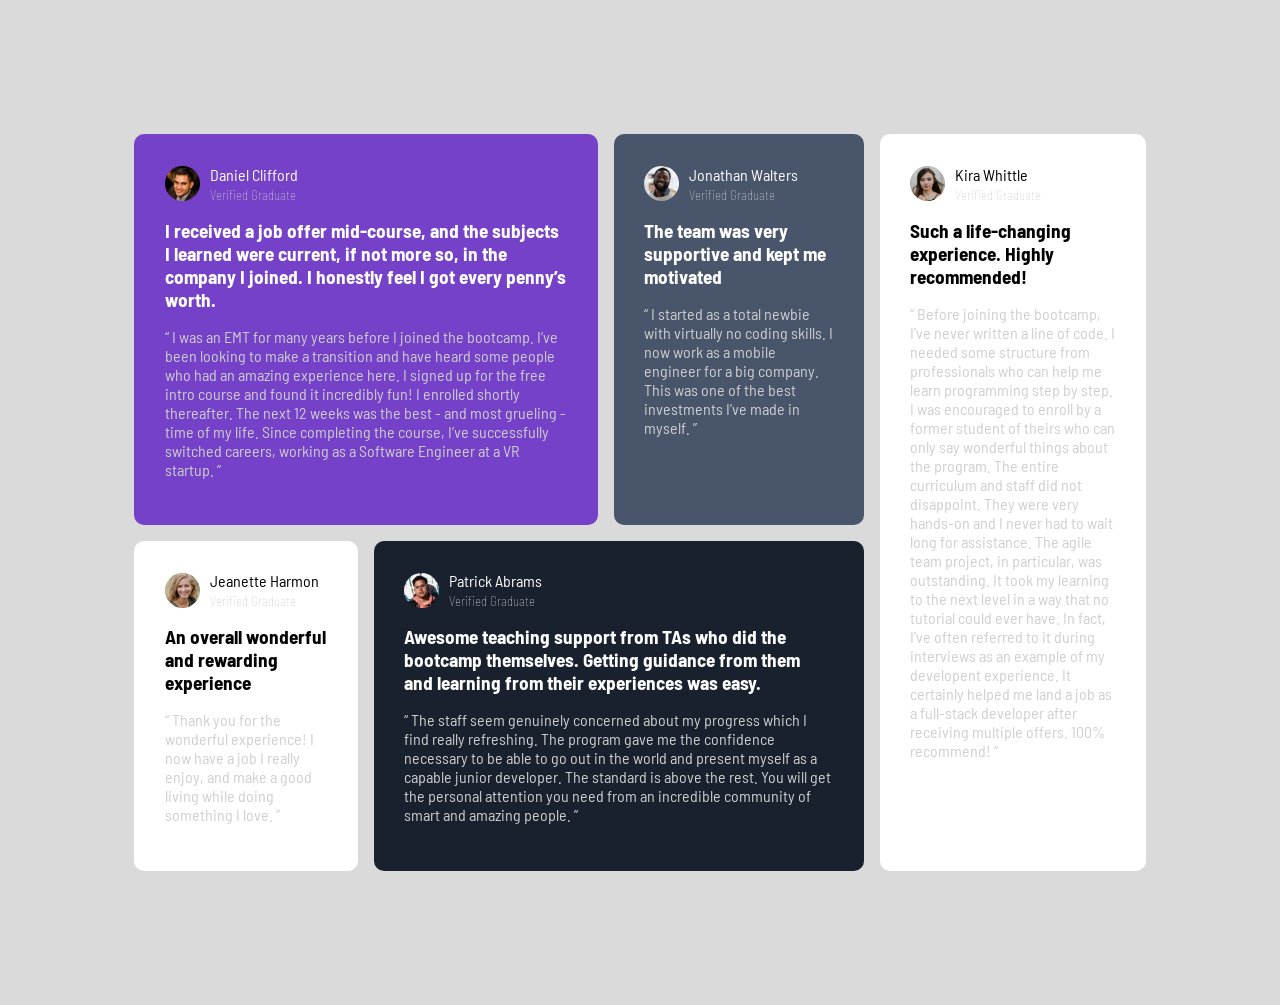
==== index.html @ 7bfe04c1 "first commit" ====
<!DOCTYPE html>
<html lang="en">

<head>
  <meta charset="UTF-8">
  <meta name="viewport" content="width=device-width, initial-scale=1.0">
  <!-- displays site properly based on user's device -->

  <link rel="preconnect" href="https://fonts.googleapis.com">
  <link rel="preconnect" href="https://fonts.gstatic.com" crossorigin>
  <link
    href="https://fonts.googleapis.com/css2?family=Barlow+Semi+Condensed:wght@500&family=Barlow:wght@600&family=Fraunces:opsz,wght@9..144,700;9..144,900&display=swap"
    rel="stylesheet">

  <link rel="preconnect" href="https://fonts.googleapis.com">
  <link rel="preconnect" href="https://fonts.gstatic.com" crossorigin>
  <link
    href="https://fonts.googleapis.com/css2?family=Barlow+Semi+Condensed:wght@500;600&family=Barlow:wght@600&family=Fraunces:opsz,wght@9..144,700;9..144,900&display=swap"
    rel="stylesheet">

  <link rel="icon" type="image/png" sizes="32x32" href="./images/favicon-32x32.png">
  <link rel="stylesheet" href="./style.css">
  <title>Frontend Mentor | [Challenge Name Here]</title>

  <!-- Feel free to remove these styles or customise in your own stylesheet 👍 -->
  <style>
    .attribution {
      font-size: 11px;
      text-align: center;
    }

    .attribution a {
      color: hsl(228, 45%, 44%);
    }
  </style>
</head>

<body>

  <section class="container">

    <div class="testimony-container one">
      <div class="testimony-userprofile">
        <img src="./images/image-daniel.jpg" alt="" srcset="">
        <div class="name-and-status">
          <span>Daniel Clifford <br> <span class="status">Verified Graduate</span></span>
        </div>
      </div>

      <h1 class="testimony-title">I received a job offer mid-course, and the subjects I learned were current, if not
        more so,
        in the company I joined. I honestly feel I got every penny’s worth.</h1>
      <p class="testimony-note">“ I was an EMT for many years before I joined the bootcamp. I’ve been looking to make a
        transition and have heard some people who had an amazing experience here. I signed up
        for the free intro course and found it incredibly fun! I enrolled shortly thereafter.
        The next 12 weeks was the best - and most grueling - time of my life. Since completing
        the course, I’ve successfully switched careers, working as a Software Engineer at a VR startup. ”</p>

    </div>
    <div class="testimony-container two">

      <div class="testimony-userprofile">
        <img src="./images/image-jonathan.jpg" alt="" srcset="">
        <div class="name-and-status">
          <span>Jonathan Walters <br> <span class="status">Verified Graduate</span></span>
        </div>
      </div>

      <h1 class="testimony-title"> The team was very supportive and kept me motivated</h1>
      <p class="testimony-note">“ I started as a total newbie with virtually no coding skills. I now work as a mobile
        engineer
        for a big company. This was one of the best investments I’ve made in myself. ”</p>

    </div>
    <div class="testimony-container three">

      <div class="testimony-userprofile">
        <img src="./images/image-jeanette.jpg" alt="" srcset="">
        <div class="name-and-status">
          <span>Jeanette Harmon<br> <span class="status">Verified Graduate</span></span>
        </div>
      </div>

      <h1 class="testimony-title">An overall wonderful and rewarding experience</h1>
      <p class="testimony-note">“ Thank you for the wonderful experience! I now have a job I really enjoy, and make a
        good living
        while doing something I love. ”</p>


    </div>
    <div class="testimony-container four">

      <div class="testimony-userprofile">
        <img src="./images/image-patrick.jpg" alt="" srcset="">
        <div class="name-and-status">
          <span>Patrick Abrams<br> <span class="status">Verified Graduate</span></span>
        </div>
      </div>

      <h1 class="testimony-title">Awesome teaching support from TAs who did the bootcamp themselves. Getting guidance
        from them and
        learning from their experiences was easy.</h1>
      <p class="testimony-note">“ The staff seem genuinely concerned about my progress which I find really refreshing.
        The program
        gave me the confidence necessary to be able to go out in the world and present myself as a capable
        junior developer. The standard is above the rest. You will get the personal attention you need from
        an incredible community of smart and amazing people. ”</p>

    </div>
    <div class="testimony-container five">

      <div class="testimony-userprofile">
        <img src="./images/image-kira.jpg" alt="" srcset="">
        <div class="name-and-status">
          <span>Kira Whittle<br> <span class="status">Verified Graduate</span></span>
        </div>
      </div>

      <h1 class="testimony-title">Such a life-changing experience. Highly recommended!</h1>
      <p class="testimony-note">“ Before joining the bootcamp, I’ve never written a line of code. I needed some
        structure from
        professionals who can help me learn programming step by step. I was encouraged to enroll by a former
        student of theirs who can only say wonderful things about the program. The entire curriculum and staff
        did not disappoint. They were very hands-on and I never had to wait long for assistance. The agile team
        project, in particular, was outstanding. It took my learning to the next level in a way that no tutorial
        could ever have. In fact, I’ve often referred to it during interviews as an example of my developent
        experience. It certainly helped me land a job as a full-stack developer after receiving multiple offers.
        100% recommend! ”</p>

    </div>
  </section>


  <!-- Daniel Clifford
  Verified Graduate

  I received a job offer mid-course, and the subjects I learned were current, if not more so, 
  in the company I joined. I honestly feel I got every penny’s worth.

  “ I was an EMT for many years before I joined the bootcamp. I’ve been looking to make a 
  transition and have heard some people who had an amazing experience here. I signed up 
  for the free intro course and found it incredibly fun! I enrolled shortly thereafter. 
  The next 12 weeks was the best - and most grueling - time of my life. Since completing 
  the course, I’ve successfully switched careers, working as a Software Engineer at a VR startup. ”

  Jonathan Walters
  Verified Graduate

  The team was very supportive and kept me motivated

  “ I started as a total newbie with virtually no coding skills. I now work as a mobile engineer 
  for a big company. This was one of the best investments I’ve made in myself. ”

  Jeanette Harmon
  Verified Graduate

  An overall wonderful and rewarding experience

  “ Thank you for the wonderful experience! I now have a job I really enjoy, and make a good living 
  while doing something I love. ”

  Patrick Abrams
  Verified Graduate

  Awesome teaching support from TAs who did the bootcamp themselves. Getting guidance from them and 
  learning from their experiences was easy.

  “ The staff seem genuinely concerned about my progress which I find really refreshing. The program 
  gave me the confidence necessary to be able to go out in the world and present myself as a capable 
  junior developer. The standard is above the rest. You will get the personal attention you need from 
  an incredible community of smart and amazing people. ”

  Kira Whittle
  Verified Graduate

  Such a life-changing experience. Highly recommended!

  “ Before joining the bootcamp, I’ve never written a line of code. I needed some structure from 
  professionals who can help me learn programming step by step. I was encouraged to enroll by a former 
  student of theirs who can only say wonderful things about the program. The entire curriculum and staff 
  did not disappoint. They were very hands-on and I never had to wait long for assistance. The agile team 
  project, in particular, was outstanding. It took my learning to the next level in a way that no tutorial 
  could ever have. In fact, I’ve often referred to it during interviews as an example of my developent 
  experience. It certainly helped me land a job as a full-stack developer after receiving multiple offers. 
  100% recommend! ”
  
  <div class="attribution">
    Challenge by <a href="https://www.frontendmentor.io?ref=challenge" target="_blank">Frontend Mentor</a>. 
    Coded by <a href="#">Your Name Here</a>.
  </div> -->
</body>

</html>
---- style.css ----
* {
    font-family: 'Barlow Semi Condensed', sans-serif;
}

p {
    color:  hsl(0, 0%, 81%);
}

body {
    background-color: rgba(0, 0, 0, 0.147);
    display: flex;
    justify-content: center;
    align-items: center;
}

.container {
    display: grid;
    gap: 1rem;
    /* grid-template-columns: 1fr 1fr 1fr;
    grid-template-rows: 1fr 1fr 1fr; */
    margin: 10%;
}

.testimony-container {
    padding: 1.9rem;
    border-radius: 10px;
}

.testimony-container img {
    border-radius: 100%;
    width: 35px;
}

.testimony-userprofile {
    display: flex;
    align-items: center;
}

.testimony-title {
    font-size: 1.2rem;
}

.name-and-status {
    margin-left: 10px;
}

.status {
    color: hsl(0, 0%, 81%);
    font-size: 13px;   
    font-weight: lighter;     
}

.one {
    background-color: hsl(263, 55%, 52%);
    color: white;
}

.two {
    background-color: hsl(217, 19%, 35%);
    color: white;
}

.three {
    background-color: white;
}

.four {
    background-color: hsl(219, 29%, 14%);
    color: white;
}

.five {
    background-color: white;
}


/* Extra small devices with 600px and below.  */
@media only screen and (max-width: 375px) {
    
    .container {
        grid-template-columns: 1fr;
        grid-template-rows: 1fr;
        margin: 0%;
    }

}


/* Small devices like portrait tablets and large phones with 600px and above. */
@media only screen and (min-width: 600px) {

    .container {
        grid-template-columns: 1fr 1fr;
    }

    .one {
        grid-row: 1/1;
        grid-column: 1/3;
    }

    .four {
        grid-column: 3/1;
    }

    .five {
        grid-column: 3/1;
    }
}


/* Medium devices like landscape tablets, 768px and above. */
@media only screen and (min-width: 768px) {

    .one {
        grid-row: 1/3;
        grid-column: 1/1;
    }

    .four {
        grid-row: 3/3;
        grid-column: 1/1;
    }

    .five {
        grid-column: 2/3;
    }
}


/* Large devices like laptops/desktops, 992px and above.  */
@media only screen and (min-width: 992px) {

    .container {
        grid-template-columns: 1fr 1fr 1fr 1fr;
    }

    .one {
        grid-column: 1/3;
        grid-row: 1/1;
    }

    .four {
        grid-column: 3/5;
        grid-row: 1/2;
    }

    .five {
        grid-column: 1/4;
        grid-row: 2/3;
    }

    .three {
        grid-column: 2/5;
    }
}


/* Extra large devices like large laptops and desktops, 1200px and above. */
@media only screen and (min-width: 1200px) {

    .container {
        grid-template-columns: 1fr 1fr 1fr 1fr 1fr 1fr 250px 50px 200px;
        grid-template-rows: auto auto;
    }

    .one {
        grid-column: 1/7;
    }

    .four {
        grid-row: 2;
        grid-column: 4/8;
    }

    .five {
        grid-row: 1/3;
        grid-column: 8/10;
    }

    .three {
        grid-row: 2/3;
        grid-column: 1/4;
    }

}
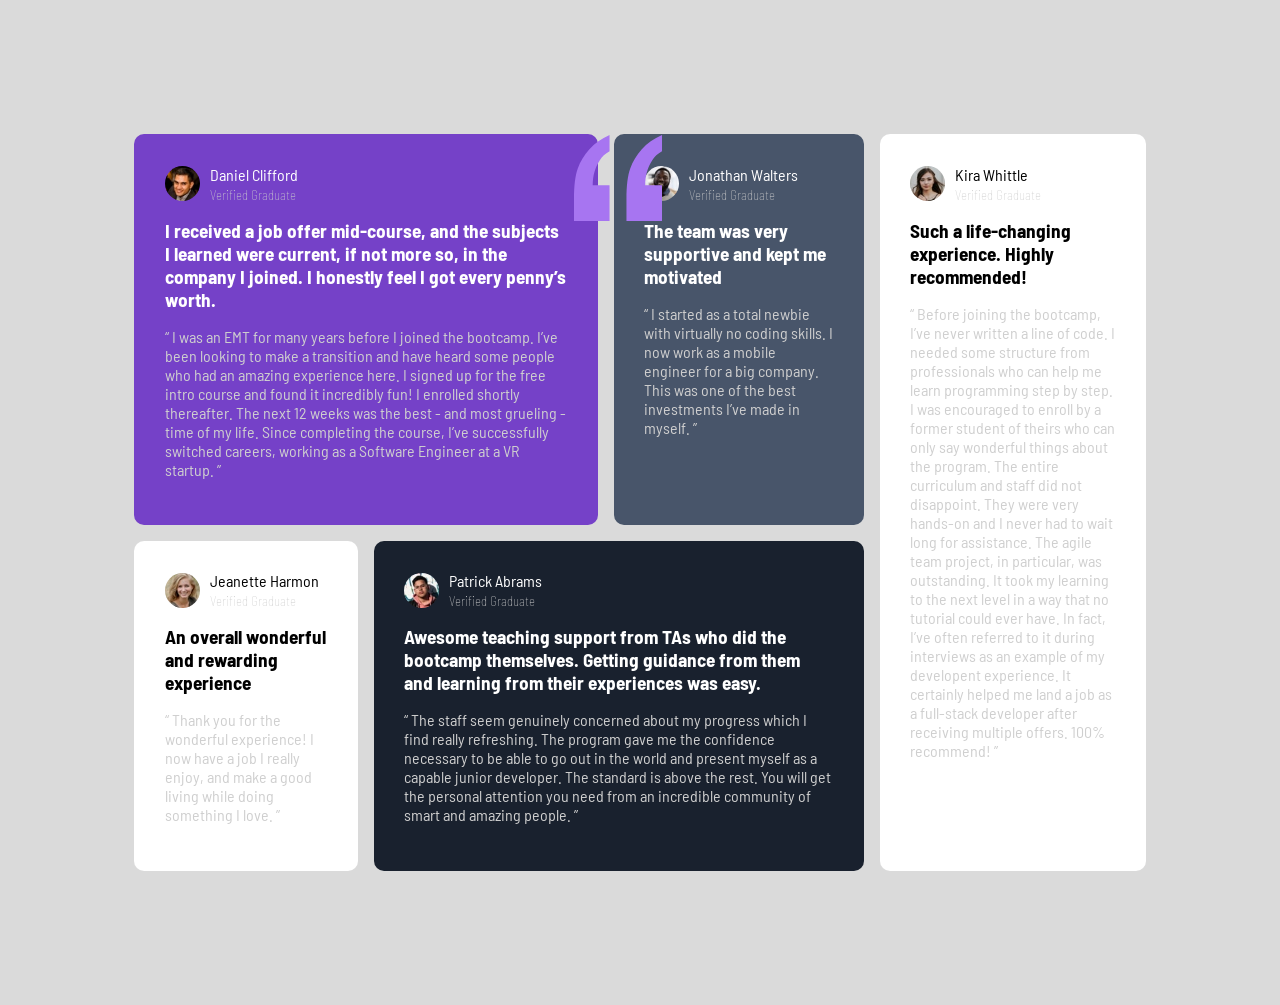
==== commit 50fd4cbc: "12th Frontend Challenge is completed" ====
--- a/index.html
+++ b/index.html
@@ -40,8 +40,10 @@
   <section class="container">
 
     <div class="testimony-container one">
+
+      <img class="bg-pattern-quotation" src="./images/bg-pattern-quotation.svg" alt="">
       <div class="testimony-userprofile">
-        <img src="./images/image-daniel.jpg" alt="" srcset="">
+        <img class="profilepic" src="./images/image-daniel.jpg" alt="" srcset="">
         <div class="name-and-status">
           <span>Daniel Clifford <br> <span class="status">Verified Graduate</span></span>
         </div>
@@ -60,7 +62,7 @@
     <div class="testimony-container two">
 
       <div class="testimony-userprofile">
-        <img src="./images/image-jonathan.jpg" alt="" srcset="">
+        <img class="profilepic" src="./images/image-jonathan.jpg" alt="" srcset="">
         <div class="name-and-status">
           <span>Jonathan Walters <br> <span class="status">Verified Graduate</span></span>
         </div>
@@ -75,7 +77,7 @@
     <div class="testimony-container three">
 
       <div class="testimony-userprofile">
-        <img src="./images/image-jeanette.jpg" alt="" srcset="">
+        <img class="profilepic" src="./images/image-jeanette.jpg" alt="" srcset="">
         <div class="name-and-status">
           <span>Jeanette Harmon<br> <span class="status">Verified Graduate</span></span>
         </div>
@@ -91,7 +93,7 @@
     <div class="testimony-container four">
 
       <div class="testimony-userprofile">
-        <img src="./images/image-patrick.jpg" alt="" srcset="">
+        <img class="profilepic" src="./images/image-patrick.jpg" alt="" srcset="">
         <div class="name-and-status">
           <span>Patrick Abrams<br> <span class="status">Verified Graduate</span></span>
         </div>
@@ -110,7 +112,7 @@
     <div class="testimony-container five">
 
       <div class="testimony-userprofile">
-        <img src="./images/image-kira.jpg" alt="" srcset="">
+        <img class="profilepic" src="./images/image-kira.jpg" alt="" srcset="">
         <div class="name-and-status">
           <span>Kira Whittle<br> <span class="status">Verified Graduate</span></span>
         </div>
--- a/style.css
+++ b/style.css
@@ -16,9 +16,8 @@
 .container {
     display: grid;
     gap: 1rem;
-    /* grid-template-columns: 1fr 1fr 1fr;
-    grid-template-rows: 1fr 1fr 1fr; */
     margin: 10%;
+    transition: 500ms;
 }
 
 .testimony-container {
@@ -26,9 +25,16 @@
     border-radius: 10px;
 }
 
-.testimony-container img {
+.profilepic {
     border-radius: 100%;
     width: 35px;
+}
+
+.bg-pattern-quotation {
+    position: absolute;
+    margin-top: -30px;
+    margin-left: 32%;
+    width: 5.5rem;
 }
 
 .testimony-userprofile {
@@ -88,6 +94,10 @@
 
 /* Small devices like portrait tablets and large phones with 600px and above. */
 @media only screen and (min-width: 600px) {
+
+    .bg-pattern-quotation {
+        display: none;
+    }
 
     .container {
         grid-template-columns: 1fr 1fr;
@@ -158,6 +168,10 @@
 /* Extra large devices like large laptops and desktops, 1200px and above. */
 @media only screen and (min-width: 1200px) {
 
+    .bg-pattern-quotation {
+        display: block;
+    }
+
     .container {
         grid-template-columns: 1fr 1fr 1fr 1fr 1fr 1fr 250px 50px 200px;
         grid-template-rows: auto auto;
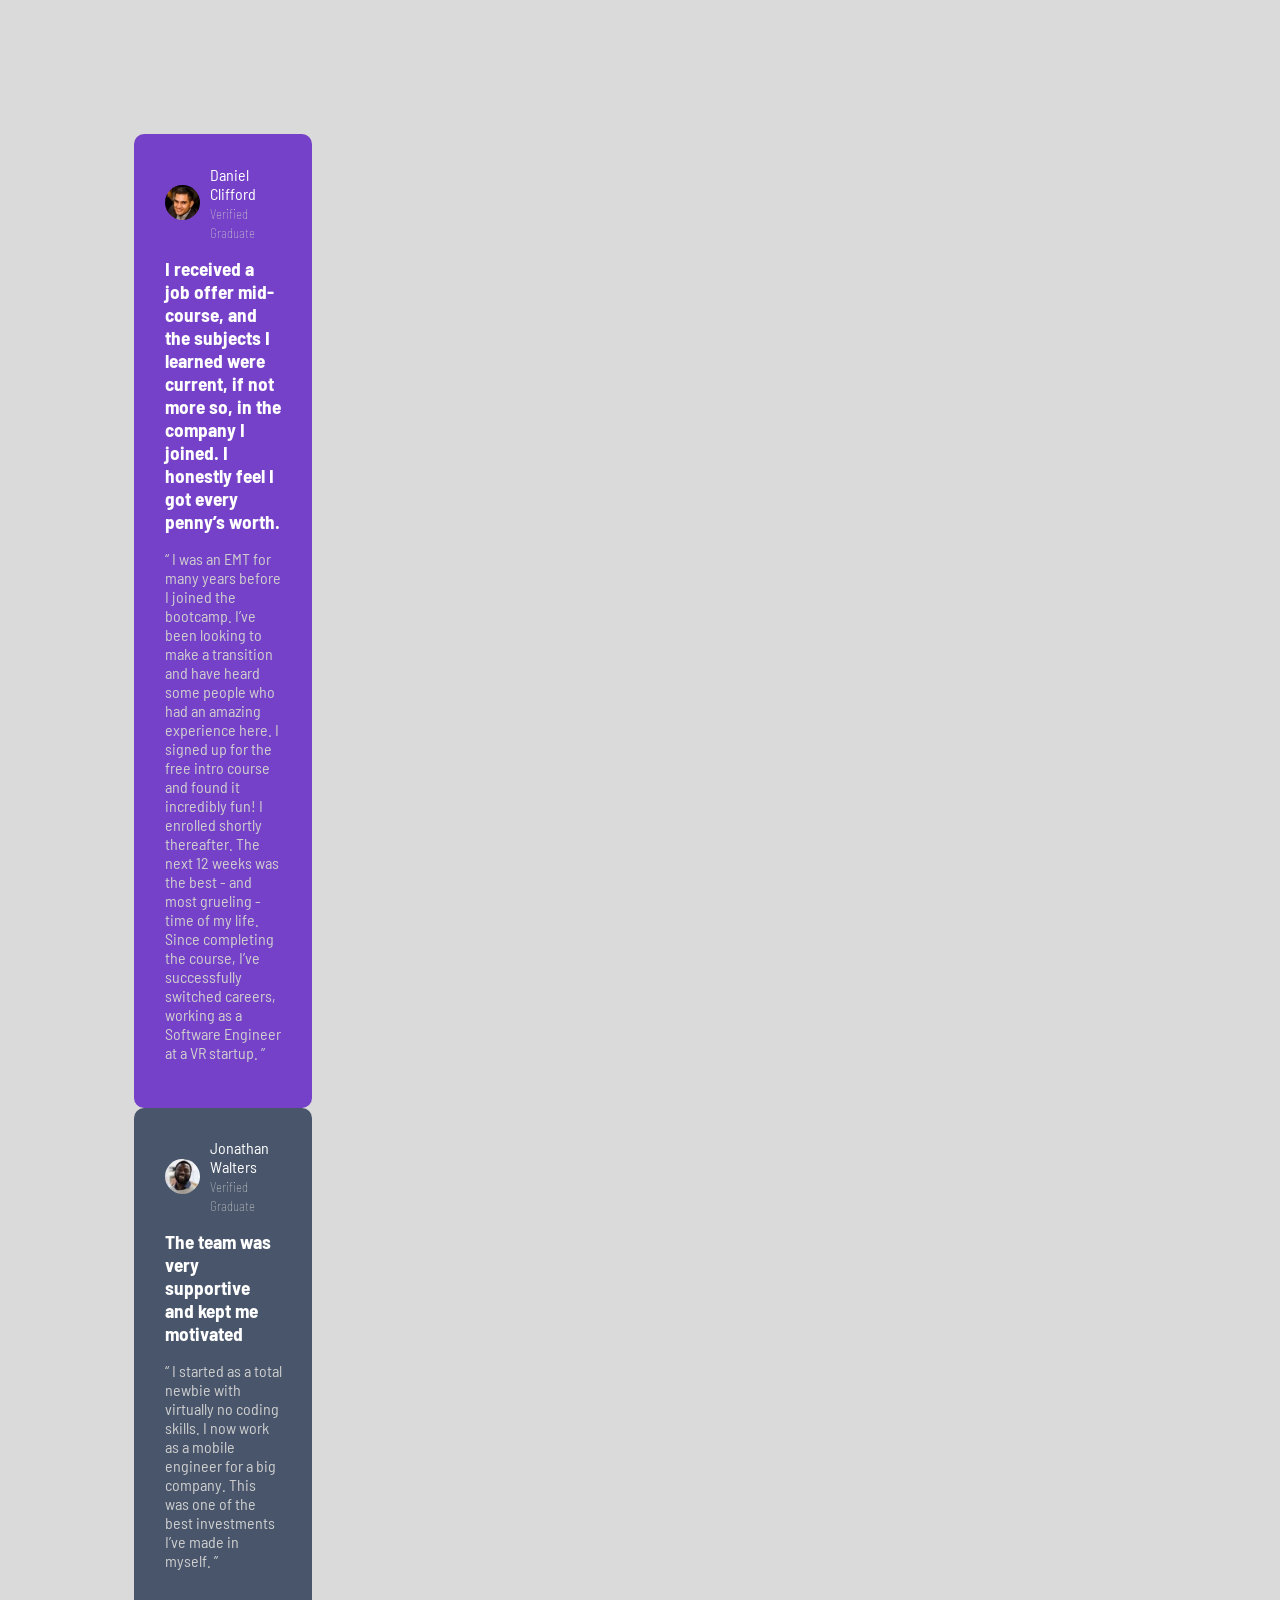
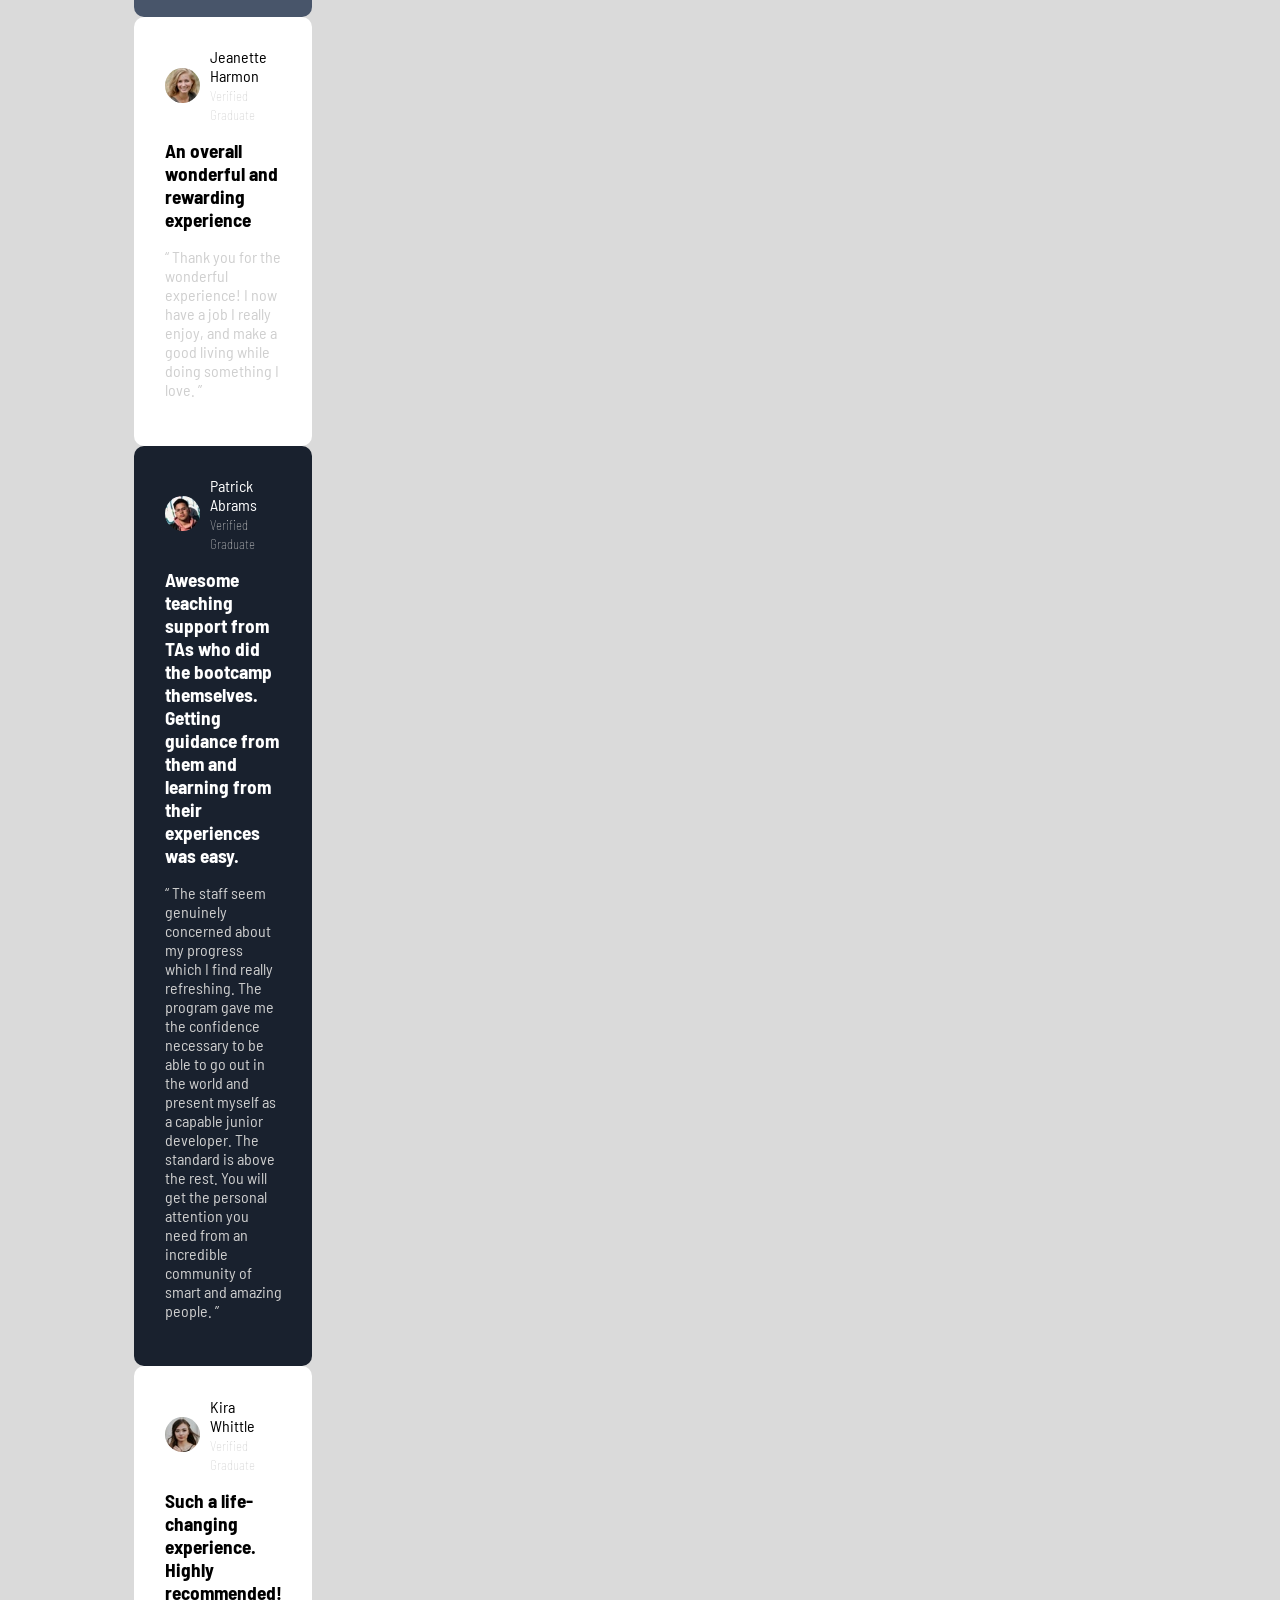
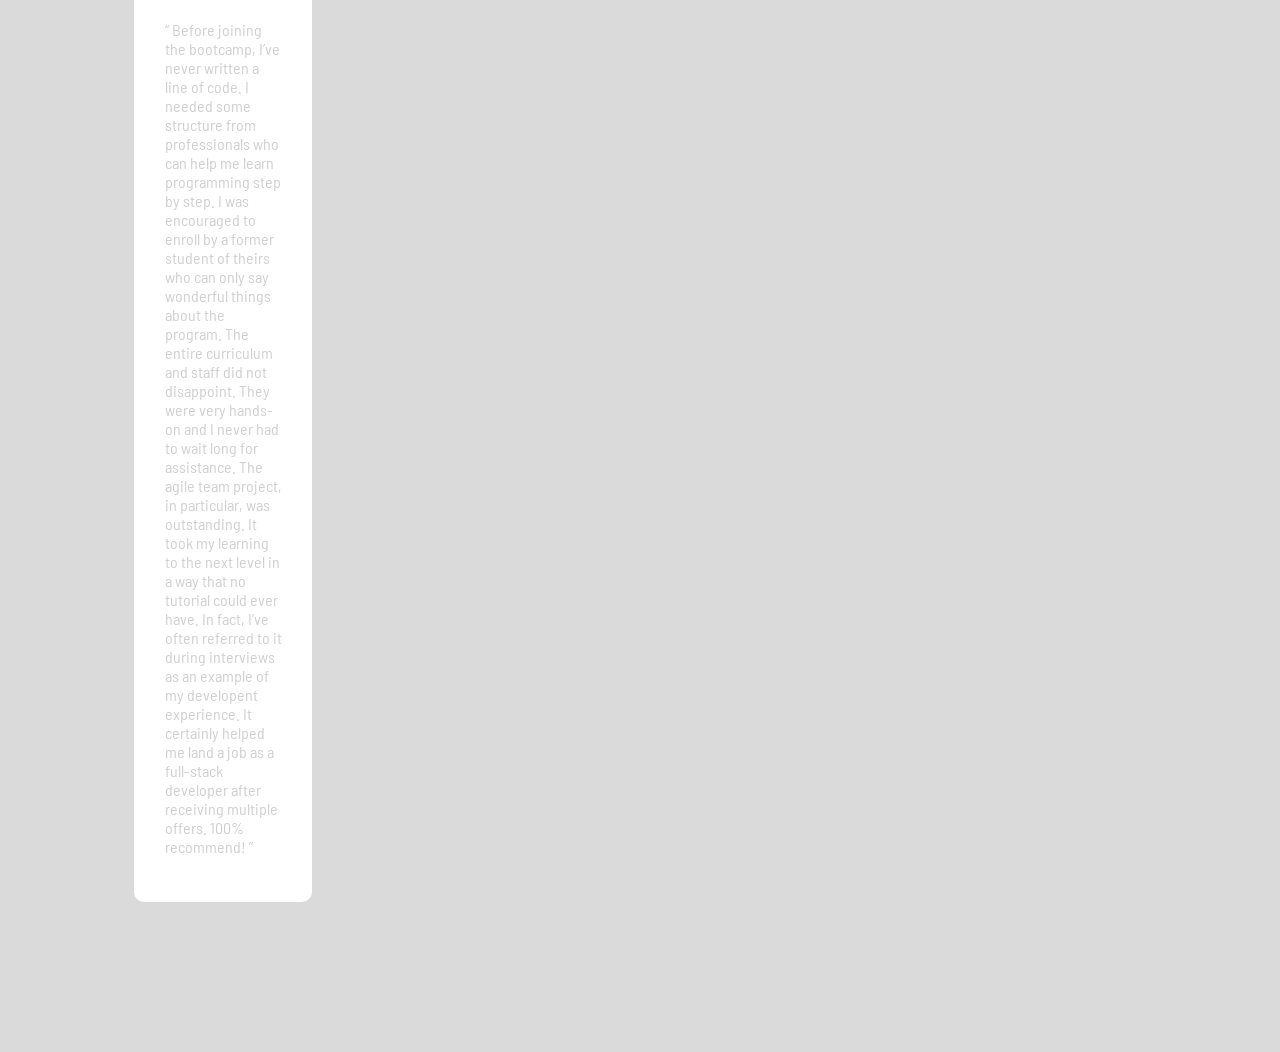
==== commit 7494b472: "12th Frontend Challenge is completed" ====
--- a/index.html
+++ b/index.html
@@ -39,157 +39,112 @@
 
   <section class="container">
 
-    <div class="testimony-container one">
+    <div class="grid-container">
 
-      <img class="bg-pattern-quotation" src="./images/bg-pattern-quotation.svg" alt="">
-      <div class="testimony-userprofile">
-        <img class="profilepic" src="./images/image-daniel.jpg" alt="" srcset="">
-        <div class="name-and-status">
-          <span>Daniel Clifford <br> <span class="status">Verified Graduate</span></span>
+      <div class="testimony-container one">
+
+        <div class="testimony-userprofile">
+          <img class="profilepic" src="./images/image-daniel.jpg" alt="" srcset="">
+          <div class="name-and-status">
+            <span>Daniel Clifford <br> <span class="status">Verified Graduate</span></span>
+          </div>
         </div>
+
+        <h1 class="testimony-title">I received a job offer mid-course, and the subjects I learned were current, if not
+          more so,
+          in the company I joined. I honestly feel I got every penny’s worth.</h1>
+        <p class="testimony-note">“ I was an EMT for many years before I joined the bootcamp. I’ve been looking to make
+          a
+          transition and have heard some people who had an amazing experience here. I signed up
+          for the free intro course and found it incredibly fun! I enrolled shortly thereafter.
+          The next 12 weeks was the best - and most grueling - time of my life. Since completing
+          the course, I’ve successfully switched careers, working as a Software Engineer at a VR startup. ”</p>
+
       </div>
 
-      <h1 class="testimony-title">I received a job offer mid-course, and the subjects I learned were current, if not
-        more so,
-        in the company I joined. I honestly feel I got every penny’s worth.</h1>
-      <p class="testimony-note">“ I was an EMT for many years before I joined the bootcamp. I’ve been looking to make a
-        transition and have heard some people who had an amazing experience here. I signed up
-        for the free intro course and found it incredibly fun! I enrolled shortly thereafter.
-        The next 12 weeks was the best - and most grueling - time of my life. Since completing
-        the course, I’ve successfully switched careers, working as a Software Engineer at a VR startup. ”</p>
+      <div class="testimony-container two">
 
-    </div>
-    <div class="testimony-container two">
+        <div class="testimony-userprofile">
+          <img class="profilepic" src="./images/image-jonathan.jpg" alt="" srcset="">
+          <div class="name-and-status">
+            <span>Jonathan Walters <br> <span class="status">Verified Graduate</span></span>
+          </div>
+        </div>
 
-      <div class="testimony-userprofile">
-        <img class="profilepic" src="./images/image-jonathan.jpg" alt="" srcset="">
-        <div class="name-and-status">
-          <span>Jonathan Walters <br> <span class="status">Verified Graduate</span></span>
-        </div>
+        <h1 class="testimony-title"> The team was very supportive and kept me motivated</h1>
+        <p class="testimony-note">“ I started as a total newbie with virtually no coding skills. I now work as a mobile
+          engineer
+          for a big company. This was one of the best investments I’ve made in myself. ”</p>
+
       </div>
 
-      <h1 class="testimony-title"> The team was very supportive and kept me motivated</h1>
-      <p class="testimony-note">“ I started as a total newbie with virtually no coding skills. I now work as a mobile
-        engineer
-        for a big company. This was one of the best investments I’ve made in myself. ”</p>
 
-    </div>
-    <div class="testimony-container three">
 
-      <div class="testimony-userprofile">
-        <img class="profilepic" src="./images/image-jeanette.jpg" alt="" srcset="">
-        <div class="name-and-status">
-          <span>Jeanette Harmon<br> <span class="status">Verified Graduate</span></span>
+      <div class="testimony-container three">
+
+        <div class="testimony-userprofile">
+          <img class="profilepic" src="./images/image-jeanette.jpg" alt="" srcset="">
+          <div class="name-and-status">
+            <span>Jeanette Harmon<br> <span class="status">Verified Graduate</span></span>
+          </div>
         </div>
+  
+        <h1 class="testimony-title">An overall wonderful and rewarding experience</h1>
+        <p class="testimony-note">“ Thank you for the wonderful experience! I now have a job I really enjoy, and make a
+          good living
+          while doing something I love. ”</p>
+  
+  
       </div>
-
-      <h1 class="testimony-title">An overall wonderful and rewarding experience</h1>
-      <p class="testimony-note">“ Thank you for the wonderful experience! I now have a job I really enjoy, and make a
-        good living
-        while doing something I love. ”</p>
+      <div class="testimony-container four">
+  
+        <div class="testimony-userprofile">
+          <img class="profilepic" src="./images/image-patrick.jpg" alt="" srcset="">
+          <div class="name-and-status">
+            <span>Patrick Abrams<br> <span class="status">Verified Graduate</span></span>
+          </div>
+        </div>
+  
+        <h1 class="testimony-title">Awesome teaching support from TAs who did the bootcamp themselves. Getting guidance
+          from them and
+          learning from their experiences was easy.</h1>
+        <p class="testimony-note">“ The staff seem genuinely concerned about my progress which I find really refreshing.
+          The program
+          gave me the confidence necessary to be able to go out in the world and present myself as a capable
+          junior developer. The standard is above the rest. You will get the personal attention you need from
+          an incredible community of smart and amazing people. ”</p>
+  
+      </div>
+      <div class="testimony-container five">
+  
+        <div class="testimony-userprofile">
+          <img class="profilepic" src="./images/image-kira.jpg" alt="" srcset="">
+          <div class="name-and-status">
+            <span>Kira Whittle<br> <span class="status">Verified Graduate</span></span>
+          </div>
+        </div>
+  
+        <h1 class="testimony-title">Such a life-changing experience. Highly recommended!</h1>
+        <p class="testimony-note">“ Before joining the bootcamp, I’ve never written a line of code. I needed some
+          structure from
+          professionals who can help me learn programming step by step. I was encouraged to enroll by a former
+          student of theirs who can only say wonderful things about the program. The entire curriculum and staff
+          did not disappoint. They were very hands-on and I never had to wait long for assistance. The agile team
+          project, in particular, was outstanding. It took my learning to the next level in a way that no tutorial
+          could ever have. In fact, I’ve often referred to it during interviews as an example of my developent
+          experience. It certainly helped me land a job as a full-stack developer after receiving multiple offers.
+          100% recommend! ”</p>
+  
+      </div>
+  
 
 
     </div>
-    <div class="testimony-container four">
 
-      <div class="testimony-userprofile">
-        <img class="profilepic" src="./images/image-patrick.jpg" alt="" srcset="">
-        <div class="name-and-status">
-          <span>Patrick Abrams<br> <span class="status">Verified Graduate</span></span>
-        </div>
-      </div>
 
-      <h1 class="testimony-title">Awesome teaching support from TAs who did the bootcamp themselves. Getting guidance
-        from them and
-        learning from their experiences was easy.</h1>
-      <p class="testimony-note">“ The staff seem genuinely concerned about my progress which I find really refreshing.
-        The program
-        gave me the confidence necessary to be able to go out in the world and present myself as a capable
-        junior developer. The standard is above the rest. You will get the personal attention you need from
-        an incredible community of smart and amazing people. ”</p>
 
-    </div>
-    <div class="testimony-container five">
-
-      <div class="testimony-userprofile">
-        <img class="profilepic" src="./images/image-kira.jpg" alt="" srcset="">
-        <div class="name-and-status">
-          <span>Kira Whittle<br> <span class="status">Verified Graduate</span></span>
-        </div>
-      </div>
-
-      <h1 class="testimony-title">Such a life-changing experience. Highly recommended!</h1>
-      <p class="testimony-note">“ Before joining the bootcamp, I’ve never written a line of code. I needed some
-        structure from
-        professionals who can help me learn programming step by step. I was encouraged to enroll by a former
-        student of theirs who can only say wonderful things about the program. The entire curriculum and staff
-        did not disappoint. They were very hands-on and I never had to wait long for assistance. The agile team
-        project, in particular, was outstanding. It took my learning to the next level in a way that no tutorial
-        could ever have. In fact, I’ve often referred to it during interviews as an example of my developent
-        experience. It certainly helped me land a job as a full-stack developer after receiving multiple offers.
-        100% recommend! ”</p>
-
-    </div>
   </section>
 
-
-  <!-- Daniel Clifford
-  Verified Graduate
-
-  I received a job offer mid-course, and the subjects I learned were current, if not more so, 
-  in the company I joined. I honestly feel I got every penny’s worth.
-
-  “ I was an EMT for many years before I joined the bootcamp. I’ve been looking to make a 
-  transition and have heard some people who had an amazing experience here. I signed up 
-  for the free intro course and found it incredibly fun! I enrolled shortly thereafter. 
-  The next 12 weeks was the best - and most grueling - time of my life. Since completing 
-  the course, I’ve successfully switched careers, working as a Software Engineer at a VR startup. ”
-
-  Jonathan Walters
-  Verified Graduate
-
-  The team was very supportive and kept me motivated
-
-  “ I started as a total newbie with virtually no coding skills. I now work as a mobile engineer 
-  for a big company. This was one of the best investments I’ve made in myself. ”
-
-  Jeanette Harmon
-  Verified Graduate
-
-  An overall wonderful and rewarding experience
-
-  “ Thank you for the wonderful experience! I now have a job I really enjoy, and make a good living 
-  while doing something I love. ”
-
-  Patrick Abrams
-  Verified Graduate
-
-  Awesome teaching support from TAs who did the bootcamp themselves. Getting guidance from them and 
-  learning from their experiences was easy.
-
-  “ The staff seem genuinely concerned about my progress which I find really refreshing. The program 
-  gave me the confidence necessary to be able to go out in the world and present myself as a capable 
-  junior developer. The standard is above the rest. You will get the personal attention you need from 
-  an incredible community of smart and amazing people. ”
-
-  Kira Whittle
-  Verified Graduate
-
-  Such a life-changing experience. Highly recommended!
-
-  “ Before joining the bootcamp, I’ve never written a line of code. I needed some structure from 
-  professionals who can help me learn programming step by step. I was encouraged to enroll by a former 
-  student of theirs who can only say wonderful things about the program. The entire curriculum and staff 
-  did not disappoint. They were very hands-on and I never had to wait long for assistance. The agile team 
-  project, in particular, was outstanding. It took my learning to the next level in a way that no tutorial 
-  could ever have. In fact, I’ve often referred to it during interviews as an example of my developent 
-  experience. It certainly helped me land a job as a full-stack developer after receiving multiple offers. 
-  100% recommend! ”
-  
-  <div class="attribution">
-    Challenge by <a href="https://www.frontendmentor.io?ref=challenge" target="_blank">Frontend Mentor</a>. 
-    Coded by <a href="#">Your Name Here</a>.
-  </div> -->
 </body>
 
 </html>
